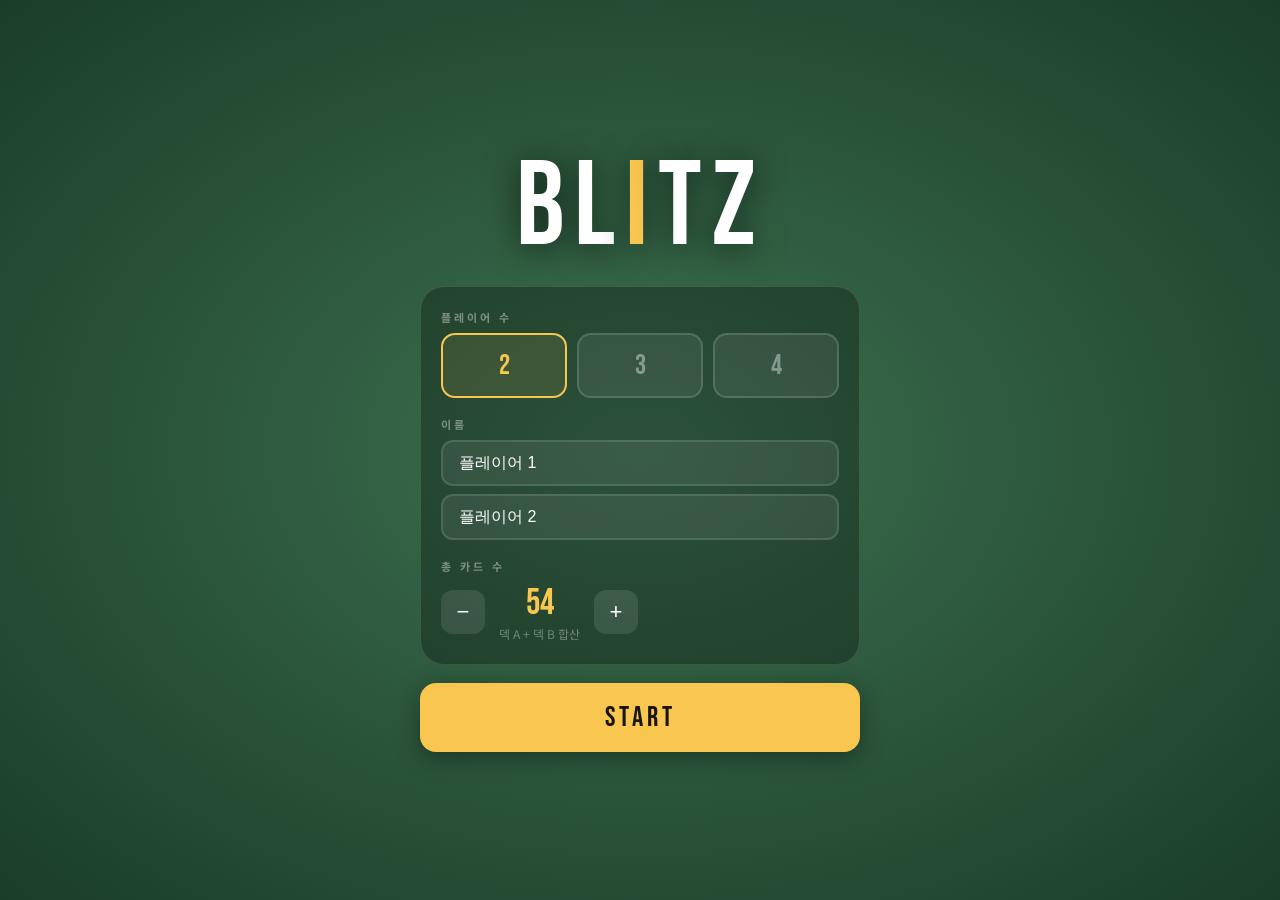
==== blitz.html @ cc491cbf "Add files via upload" ====
<!DOCTYPE html>
<html lang="ko">
<head>
<meta charset="UTF-8">
<meta name="viewport" content="width=device-width, initial-scale=1.0, user-scalable=no">
<meta name="apple-mobile-web-app-capable" content="yes">
<meta name="apple-mobile-web-app-status-bar-style" content="black-translucent">
<title>BLITZ</title>
<style>
@import url('https://fonts.googleapis.com/css2?family=Bebas+Neue&family=Noto+Sans+KR:wght@400;700;900&display=swap');
:root {
  --felt:#2d5a3d; --felt-d:#1a3d28; --felt-l:#3d7050;
  --ink:#1a1410; --gold:#f9c74f; --accent:#c0392b;
  --card:#fdf9f0; --card-b:#cfc0a0;
  /* JS will override these */
  --cw:140px; --ch:196px; --dw:100px; --dh:140px; --ns:16px;
}
*{box-sizing:border-box;margin:0;padding:0;
  -webkit-tap-highlight-color:transparent;
  user-select:none;-webkit-user-select:none;}
body{background:var(--felt);font-family:'Noto Sans KR',sans-serif;
  width:100dvw;height:100dvh;overflow:hidden;}
.screen{display:none;width:100%;height:100%;position:absolute;top:0;left:0;}
.screen.active{display:flex;}

/* ── SETUP ── */
#setup{flex-direction:column;align-items:center;justify-content:center;
  background:radial-gradient(ellipse at center,var(--felt-l),var(--felt-d));
  padding:28px 24px;gap:18px;}
.logo{font-family:'Bebas Neue',sans-serif;font-size:clamp(80px,20vw,120px);
  color:white;letter-spacing:10px;line-height:1;text-shadow:0 4px 32px rgba(0,0,0,.6);}
.logo em{color:var(--gold);font-style:normal;}
.setup-box{background:rgba(0,0,0,.28);border:1px solid rgba(255,255,255,.12);
  border-radius:24px;padding:22px 20px;width:100%;max-width:440px;
  display:flex;flex-direction:column;gap:18px;}
.slabel{font-size:11px;font-weight:700;letter-spacing:3px;
  color:rgba(255,255,255,.4);text-transform:uppercase;margin-bottom:8px;}
.count-row{display:flex;gap:10px;}
.count-btn{flex:1;padding:14px 8px;border:2px solid rgba(255,255,255,.15);
  border-radius:14px;background:rgba(255,255,255,.07);
  font-family:'Bebas Neue',sans-serif;font-size:28px;
  color:rgba(255,255,255,.4);cursor:pointer;transition:all .2s;}
.count-btn.active{border-color:var(--gold);color:var(--gold);background:rgba(249,199,79,.1);}
.name-inputs{display:flex;flex-direction:column;gap:8px;}
.name-input{width:100%;padding:12px 16px;border:2px solid rgba(255,255,255,.12);
  border-radius:12px;background:rgba(255,255,255,.07);font-size:16px;
  color:white;outline:none;}
.name-input::placeholder{color:rgba(255,255,255,.25);}
.name-input:focus{border-color:rgba(255,255,255,.4);}
.cc-row{display:flex;align-items:center;gap:14px;}
.cc-btn{width:44px;height:44px;border-radius:12px;border:none;
  background:rgba(255,255,255,.1);color:white;font-size:22px;
  cursor:pointer;flex-shrink:0;display:flex;align-items:center;justify-content:center;}
.cc-btn:active{background:rgba(255,255,255,.2);}
.cc-val{font-family:'Bebas Neue',sans-serif;font-size:36px;color:var(--gold);
  min-width:60px;text-align:center;}
.cc-desc{font-size:12px;color:rgba(255,255,255,.35);}
.start-btn{width:100%;max-width:440px;padding:18px;border:none;border-radius:16px;
  background:var(--gold);color:var(--ink);
  font-family:'Bebas Neue',sans-serif;font-size:28px;letter-spacing:4px;
  cursor:pointer;box-shadow:0 6px 24px rgba(0,0,0,.35);transition:transform .15s;}
.start-btn:active{transform:scale(.97);}

/* ── GAME TABLE ── */
#game{position:relative;
  background:radial-gradient(ellipse at center,var(--felt-l) 0%,var(--felt) 50%,var(--felt-d) 100%);}
#game::before{content:'';position:absolute;inset:0;pointer-events:none;
  background-image:
    repeating-linear-gradient(0deg,transparent,transparent 4px,rgba(0,0,0,.018) 4px,rgba(0,0,0,.018) 8px),
    repeating-linear-gradient(90deg,transparent,transparent 4px,rgba(0,0,0,.018) 4px,rgba(0,0,0,.018) 8px);}

/* CENTER */
.center-area{position:absolute;top:50%;left:50%;transform:translate(-50%,-50%);
  display:flex;align-items:center;justify-content:center;gap:14px;z-index:10;}

.deck-card{width:var(--dw);height:var(--dh);background:var(--ink);
  border:3px solid rgba(255,255,255,.12);border-radius:14px;
  display:flex;flex-direction:column;align-items:center;justify-content:center;
  cursor:pointer;flex-shrink:0;
  box-shadow:4px 4px 0 #0a0806,8px 8px 0 rgba(0,0,0,.28);
  transition:transform .12s,box-shadow .12s;position:relative;}
.deck-card:active{transform:translate(3px,3px);box-shadow:1px 1px 0 #0a0806;}
.deck-card.empty{opacity:.25;pointer-events:none;}
.deck-num{font-family:'Bebas Neue',sans-serif;
  font-size:calc(var(--dw) * 0.5);color:white;line-height:1;}
.deck-lbl{font-size:calc(var(--dw) * 0.13);letter-spacing:2px;
  color:rgba(255,255,255,.3);margin-top:4px;}

.wild-card{width:var(--dw);height:var(--dh);background:var(--card);
  border:2px solid var(--card-b);border-radius:14px;
  display:flex;flex-direction:column;align-items:center;justify-content:center;
  gap:6px;flex-shrink:0;box-shadow:2px 2px 10px rgba(0,0,0,.35);}
.wild-syms{display:flex;gap:8px;font-size:calc(var(--dw) * 0.4);}
.wild-lbl{font-size:calc(var(--dw) * 0.12);letter-spacing:2px;
  color:#8b7a60;text-transform:uppercase;}
.wild-empty{width:var(--dw);height:var(--dh);border-radius:14px;
  border:2px dashed rgba(255,255,255,.1);flex-shrink:0;
  display:flex;align-items:center;justify-content:center;
  font-family:'Bebas Neue',sans-serif;font-size:16px;
  letter-spacing:2px;color:rgba(255,255,255,.1);}

/* PLAYER AREAS */
.player-area{position:absolute;display:flex;flex-direction:column;
  align-items:center;gap:10px;z-index:5;padding:8px;}
.player-area[data-pos="bottom"]      {bottom:0;left:50%;transform:translateX(-50%);}
.player-area[data-pos="top"]         {top:0;left:50%;transform:translateX(-50%) rotate(180deg);}
.player-area[data-pos="left"]        {left:0;top:50%;transform:translateY(-50%) rotate(90deg);}
.player-area[data-pos="right"]       {right:0;top:50%;transform:translateY(-50%) rotate(-90deg);}
.player-area[data-pos="bottom-left"] {bottom:0;left:0;}
.player-area[data-pos="bottom-right"]{bottom:0;right:0;}
.player-area[data-pos="top-left"]    {top:0;left:0;transform:rotate(180deg);}
.player-area[data-pos="top-right"]   {top:0;right:0;transform:rotate(180deg);}

.player-row{display:flex;gap:12px;align-items:flex-end;}

/* PLAY PILE WRAPPER — for stack shadow layers */
.play-pile-wrap{position:relative;width:var(--cw);height:var(--ch);flex-shrink:0;}
.stack-shadow{position:absolute;border-radius:16px;
  background:#2a2420;border:1px solid rgba(255,255,255,.08);pointer-events:none;}

/* PLAY PILE CARD — dark back design (face-down pile), top card face-up */
.play-pile-card{
  position:absolute;inset:0;
  border-radius:16px;
  background:var(--ink);
  border:3px solid rgba(255,255,255,.12);
  display:flex;flex-direction:column;
  align-items:center;justify-content:space-between;
  box-shadow:0 6px 24px rgba(0,0,0,.6);
  overflow:hidden;padding:10px 8px;z-index:10;
}
.play-pile-card.empty{
  background:rgba(255,255,255,.04);
  border:2px dashed rgba(255,255,255,.2);
  box-shadow:none;justify-content:center;
}
.play-pile-card.match{border-color:var(--accent);
  animation:matchglow 1s infinite alternate;}
@keyframes matchglow{
  from{box-shadow:0 0 0 5px rgba(192,57,43,.55),0 6px 24px rgba(0,0,0,.6);}
  to  {box-shadow:0 0 0 12px rgba(192,57,43,.06),0 6px 24px rgba(0,0,0,.6);}
}

/* Card content: topic top + big symbol + topic bottom
   Layout from card top to bottom:
   - .topic-far  : text at physical top of card, rotated 180deg → reads correctly for player on FAR side
   - .sym-center : big symbol in middle
   - .topic-near : text at physical bottom, no rotation → reads correctly for player on NEAR side (card owner)
   For bottom player (no area rotation): near = bottom of card = their side ✓
   For top player (area rotated 180deg): entire area is flipped, so bottom of card faces them ✓
*/
.topic-far{
  width:100%;text-align:center;font-weight:900;
  font-size:calc(var(--cw) * 0.165);
  color:rgba(255,255,255,.85);line-height:1.2;
  transform:rotate(180deg);
}
.sym-center{
  font-size:calc(var(--cw) * 0.65);
  line-height:1;flex-shrink:0;
}
.topic-near{
  width:100%;text-align:center;font-weight:900;
  font-size:calc(var(--cw) * 0.165);
  color:rgba(255,255,255,.85);line-height:1.2;
}

/* SCORE PILE WRAPPER */
.score-pile-wrap{position:relative;width:calc(var(--cw) * 0.72);height:var(--ch);flex-shrink:0;}
.score-shadow{position:absolute;border-radius:14px;
  background:#2a2420;border:1px solid rgba(255,255,255,.08);pointer-events:none;}
.score-pile-btn{position:absolute;inset:0;border-radius:14px;
  background:rgba(255,255,255,.08);border:2px dashed rgba(255,255,255,.22);
  display:flex;flex-direction:column;align-items:center;justify-content:center;
  gap:5px;cursor:pointer;z-index:10;
  transition:border-color .2s,background .2s,box-shadow .2s;}
.score-pile-btn.claimable{border-color:var(--gold);background:rgba(249,199,79,.12);
  animation:scoreglow 1s infinite alternate;}
@keyframes scoreglow{
  from{box-shadow:0 0 0 4px rgba(249,199,79,.45);}
  to  {box-shadow:0 0 0 10px rgba(249,199,79,.05);}
}
.score-num{font-family:'Bebas Neue',sans-serif;
  font-size:calc(var(--cw) * 0.38);color:white;line-height:1;}
.score-lbl{font-size:calc(var(--cw) * 0.11);letter-spacing:1px;
  color:rgba(255,255,255,.35);text-transform:uppercase;}

.player-name{font-size:var(--ns);font-weight:700;letter-spacing:2px;
  text-transform:uppercase;color:rgba(255,255,255,.5);}
.player-name.cur{color:var(--gold);}

/* Turn label */
.turn-label{position:absolute;top:50%;left:50%;
  transform:translate(-50%,-50%) translateY(80px);
  font-family:'Bebas Neue',sans-serif;font-size:14px;letter-spacing:3px;
  color:rgba(255,255,255,.18);pointer-events:none;z-index:4;}

/* FLYING CARD */
.flying-card{position:fixed;border-radius:14px;
  background:var(--ink);
  border:3px solid rgba(255,255,255,.12);
  display:flex;flex-direction:column;
  align-items:center;justify-content:space-between;
  padding:8px 6px;
  box-shadow:0 14px 48px rgba(0,0,0,.75);
  pointer-events:none;z-index:1000;will-change:transform,opacity;}
.flying-card.fly{transition:transform .38s cubic-bezier(.25,.46,.45,.94),opacity .38s ease;}

/* ── END ── */
#end{flex-direction:column;align-items:center;justify-content:center;
  background:radial-gradient(ellipse at center,var(--felt-l),var(--felt-d));padding:40px 24px;}
.end-title{font-family:'Bebas Neue',sans-serif;font-size:clamp(60px,16vw,90px);
  letter-spacing:6px;color:white;text-align:center;}
.end-sub{font-size:12px;letter-spacing:3px;color:rgba(255,255,255,.4);
  text-align:center;margin-bottom:28px;margin-top:6px;text-transform:uppercase;}
.lb{width:100%;max-width:440px;display:flex;flex-direction:column;gap:10px;}
.lb-row{display:flex;align-items:center;gap:16px;
  background:rgba(255,255,255,.09);border-radius:18px;padding:18px 24px;}
.lb-row.first{background:rgba(249,199,79,.14);}
.lb-rank{font-family:'Bebas Neue',sans-serif;font-size:32px;
  color:rgba(255,255,255,.25);width:32px;text-align:center;}
.lb-rank.gold{color:var(--gold);}
.lb-name{flex:1;font-size:20px;font-weight:700;color:white;}
.lb-score{font-family:'Bebas Neue',sans-serif;font-size:30px;color:var(--gold);}
.end-btns{display:flex;gap:12px;margin-top:32px;width:100%;max-width:440px;}
.end-btn{flex:1;padding:18px;border-radius:14px;
  border:2px solid rgba(255,255,255,.15);background:rgba(255,255,255,.08);
  color:white;font-family:'Bebas Neue',sans-serif;font-size:22px;
  letter-spacing:3px;cursor:pointer;transition:transform .1s;}
.end-btn.primary{background:var(--gold);color:var(--ink);border-color:transparent;}
.end-btn:active{transform:scale(.97);}
.toast{position:fixed;bottom:40px;left:50%;
  transform:translateX(-50%) translateY(14px);background:rgba(0,0,0,.88);
  color:white;padding:12px 26px;border-radius:40px;font-size:15px;font-weight:600;
  opacity:0;transition:all .3s;pointer-events:none;z-index:999;white-space:nowrap;}
.toast.show{opacity:1;transform:translateX(-50%) translateY(0);}
</style>
</head>
<body>

<div id="setup" class="screen active">
  <div class="logo">BL<em>I</em>TZ</div>
  <div class="setup-box">
    <div>
      <div class="slabel">플레이어 수</div>
      <div class="count-row" id="count-row">
        <button class="count-btn active" data-n="2">2</button>
        <button class="count-btn" data-n="3">3</button>
        <button class="count-btn" data-n="4">4</button>
      </div>
    </div>
    <div>
      <div class="slabel">이름</div>
      <div class="name-inputs" id="name-inputs"></div>
    </div>
    <div>
      <div class="slabel">총 카드 수</div>
      <div class="cc-row">
        <button class="cc-btn" id="cc-dec">−</button>
        <div><div class="cc-val" id="cc-val">54</div>
             <div class="cc-desc">덱 A + 덱 B 합산</div></div>
        <button class="cc-btn" id="cc-inc">+</button>
      </div>
    </div>
  </div>
  <button class="start-btn" onclick="startGame()">START</button>
</div>

<div id="game" class="screen">
  <div class="center-area" id="center-area">
    <div class="deck-card" id="deck0" onclick="drawCard(0)">
      <div class="deck-num" id="d0n">—</div>
      <div class="deck-lbl">덱 A</div>
    </div>
    <div id="wild-slot"></div>
    <div class="deck-card" id="deck1" onclick="drawCard(1)">
      <div class="deck-num" id="d1n">—</div>
      <div class="deck-lbl">덱 B</div>
    </div>
  </div>
  <div class="turn-label" id="turn-label"></div>
  <div id="player-areas"></div>
</div>

<div id="end" class="screen">
  <div class="end-title">GAME OVER</div>
  <div class="end-sub">덱 소진 — 최종 결과</div>
  <div class="lb" id="lb"></div>
  <div class="end-btns">
    <button class="end-btn" onclick="location.reload()">처음으로</button>
    <button class="end-btn primary" onclick="newGame()">재시작</button>
  </div>
</div>
<div class="toast" id="toast"></div>

<script>
var SYMBOLS=[
  {char:'●',color:'#d63031'},
  {char:'◆',color:'#2980b9'},
  {char:'★',color:'#e67e22'},
  {char:'■',color:'#8e44ad'}
];
var TOPICS=['사실 판단','가치 판단','도덕 판단'];
var WILD_COMBOS=[];
for(var _i=0;_i<4;_i++) for(var _j=_i+1;_j<4;_j++) WILD_COMBOS.push([_i,_j]);
var POSITIONS={
  2:['bottom','top'],
  3:['bottom','left','right'],
  4:['bottom-left','bottom-right','top-left','top-right']
};
var G={},numPlayers=2,totalCards=54,animating=false;

/* ════════════════════════════════════════
   ADAPTIVE SIZING
   Goal: player card takes up as much space
   as possible while fitting all areas.
   Card ratio is always 1 : 1.4 (w:h).
   Score pile = card_w * 0.72 wide, card_h tall.
   Row = score_w + gap(12) + card_w
       = card_w*(0.72+1) + 12 = card_w*1.72+12
   Name tag height = name_font * 1.5 ≈ card_w*0.22
   Area total height = card_h + name_h + gap(10)
                     = card_w*1.4 + card_w*0.22 + 10
                     = card_w*1.62 + 10
   ════════════════════════════════════════ */
function computeSizes(){
  var W=window.innerWidth, H=window.innerHeight;
  var n=G.players?G.players.length:numPlayers;

  // Center cluster width: 3 deck-sized cards + 2 gaps
  // deck_w = card_w * 0.72, gap = 14
  // center_w = 3 * card_w*0.72 + 2*14 = card_w*2.16 + 28
  // center_h = card_w * 0.72 * 1.4 = card_w * 1.008

  var cardW;

  var PAD = 6; // minimal edge padding

  if(n===2){
    // cardW*1.4 = cardH, nameH ≈ cardW*0.19, gap=10
    // player area h = cardH + nameH + gap = cardW*(1.4+0.19)+10 = cardW*1.59+10
    // center_h = deckH = cardW*0.72*1.4 = cardW*1.008
    // total H: 2*(cardW*1.59+10) + cardW*1.008 + PAD*2 = H
    // cardW*(3.18+1.008) = H - 20 - PAD*2
    cardW = (H - 20 - PAD*2) / 4.188;
    // width: row = cardW*1.72+12 ≤ W - PAD*2
    var maxW2 = (W - PAD*2 - 12) / 1.72;
    cardW = Math.min(cardW, maxW2);

  } else if(n===3){
    // side rotated: visual screen-width = cardH = cardW*1.4
    // center_w = cardW*2.16+28
    // cardW*1.4 + cardW*1.08 ≤ W - 28 - PAD*4
    var byWidth3 = (W - 28 - PAD*4) / 2.48;
    // bottom area + center: cardW*1.59+10 + cardW*1.008 + PAD*2 ≤ H
    var byHeight3 = (H - 10 - PAD*2) / 2.598;
    cardW = Math.min(byWidth3, byHeight3);

  } else {
    // 4 corners
    // horiz: cardW*(1.72+1.08)+12 ≤ (W-28)/2 - PAD
    var byW4 = ((W-28)/2 - PAD - 12) / 2.8;
    // vert: cardW*4.188 ≤ H - (10+PAD)*2
    var byH4 = (H - (10+PAD)*2) / 4.188;
    cardW = Math.min(byW4, byH4);
  }

  cardW = Math.max(90, Math.min(320, Math.floor(cardW)));
  var cardH = Math.floor(cardW*1.4);
  var deckW = Math.floor(cardW*0.72);
  var deckH = Math.floor(deckW*1.4);
  var nameSize = Math.max(13, Math.floor(cardW*0.13));

  var r=document.documentElement;
  r.style.setProperty('--cw',cardW+'px');
  r.style.setProperty('--ch',cardH+'px');
  r.style.setProperty('--dw',deckW+'px');
  r.style.setProperty('--dh',deckH+'px');
  r.style.setProperty('--ns',nameSize+'px');
  return {cw:cardW,ch:cardH,dw:deckW,dh:deckH};
}

/* ── SETUP UI ── */
document.getElementById('count-row').addEventListener('click',function(e){
  var btn=e.target.closest('[data-n]');if(!btn)return;
  numPlayers=+btn.dataset.n;
  document.querySelectorAll('.count-btn').forEach(function(b){b.classList.remove('active');});
  btn.classList.add('active');buildNameInputs(numPlayers);
});
document.getElementById('cc-dec').onclick=function(){
  if(totalCards>20){totalCards-=6;document.getElementById('cc-val').textContent=totalCards;}
};
document.getElementById('cc-inc').onclick=function(){
  if(totalCards<120){totalCards+=6;document.getElementById('cc-val').textContent=totalCards;}
};
function buildNameInputs(n){
  var c=document.getElementById('name-inputs');c.innerHTML='';
  for(var i=0;i<n;i++){
    var inp=document.createElement('input');
    inp.className='name-input';inp.placeholder='플레이어 '+(i+1);
    inp.value='플레이어 '+(i+1);inp.id='pn'+i;c.appendChild(inp);
  }
}
buildNameInputs(2);
function startGame(){
  numPlayers=+document.querySelector('.count-btn.active').dataset.n;
  var names=[];
  for(var i=0;i<numPlayers;i++){
    var el=document.getElementById('pn'+i);
    names.push(el?(el.value.trim()||'플레이어 '+(i+1)):'플레이어 '+(i+1));
  }
  initGame(names);
}
function newGame(){initGame(G.players.map(function(p){return p.name;}));}

/* ── GAME INIT ── */
function shuffle(a){
  for(var i=a.length-1;i>0;i--){var j=0|Math.random()*(i+1);var t=a[i];a[i]=a[j];a[j]=t;}
  return a;
}
function makeDeck(limit){
  // Build topic and wild pools separately
  var topics=[];
  for(var s=0;s<4;s++) for(var t=0;t<3;t++) topics.push({type:'topic',symbol:s,topic:TOPICS[t]});
  var wilds=[];
  for(var c=0;c<WILD_COMBOS.length;c++) wilds.push({type:'wild',symbols:WILD_COMBOS[c]});

  // Expand topic pool to fill limit
  var topicPool=[];
  while(topicPool.length<limit){
    var sh=shuffle(topics.slice());
    for(var k=0;k<sh.length&&topicPool.length<limit;k++) topicPool.push(sh[k]);
  }
  topicPool=topicPool.slice(0,limit);

  // Sprinkle wilds: one wild per every ~8 topic cards, min gap of 6
  var wildPool=shuffle(wilds.slice());
  var result=topicPool.slice();
  var wildCount=Math.floor(limit/8);
  var placed=0;
  var lastWildPos=-7;
  // Collect candidate positions (not too close to each other or ends)
  var positions=[];
  for(var p=4;p<result.length-4;p++) positions.push(p);
  shuffle(positions);
  for(var pi2=0;pi2<positions.length&&placed<wildCount;pi2++){
    var pos=positions[pi2];
    if(pos-lastWildPos>=7){
      result.splice(pos,0,wildPool[placed%wildPool.length]);
      lastWildPos=pos;
      placed++;
    }
  }
  // Trim to limit and shuffle just slightly (keep rough spacing)
  result=result.slice(0,limit);
  return result;
}
function initGame(names){
  var full=makeDeck(totalCards),half=Math.ceil(full.length/2);
  G={
    players:names.map(function(n){return {name:n,playPile:[],scorePile:[]};}),
    decks:[shuffle(full.slice(0,half)),shuffle(full.slice(half))],
    activeWild:null,currentTurn:0
  };
  animating=false;
  computeSizes();
  buildPlayerAreas();
  showScreen('game');
  renderGame();
}
function buildPlayerAreas(){
  var c=document.getElementById('player-areas');c.innerHTML='';
  var pos=POSITIONS[G.players.length];
  G.players.forEach(function(p,i){
    var area=document.createElement('div');
    area.className='player-area';area.setAttribute('data-pos',pos[i]);
    area.innerHTML=
      '<div class="player-row">'
      +'<div class="score-pile-wrap" id="spw'+i+'">'
      +'<div class="score-pile-btn" id="sp'+i+'" onclick="claimWin('+i+')">'
      +'<div class="score-num" id="sn'+i+'">0</div>'
      +'<div class="score-lbl">점수</div>'
      +'</div></div>'
      +'<div class="play-pile-wrap" id="ppw'+i+'">'
      +'<div class="play-pile-card empty" id="pp'+i+'">'
      +'<span style="color:rgba(255,255,255,.15);font-size:30px;">—</span>'
      +'</div></div>'
      +'</div>'
      +'<div class="player-name" id="nt'+i+'">'+p.name+'</div>';
    c.appendChild(area);
  });
}

/* ── DRAW ── */
function drawCard(di){
  if(animating)return;
  if(G.decks[di].length===0){
    if(G.decks[1-di].length===0){showEnd();return;}
    showToast('그 덱은 비었어요!');return;
  }
  var card=G.decks[di].shift();
  var pi=G.currentTurn;
  if(card.type==='wild'){
    // Wild: turn stays with current player — they must draw again
    flyCard(
      document.getElementById('deck'+di),
      document.getElementById('wild-slot'),
      card,function(){
        G.activeWild=card;
        // Do NOT advance turn — player draws again
        renderGame();checkEnd();
      }
    );
    return;
  }
  // Normal card: add to play pile then advance turn
  flyCard(
    document.getElementById('deck'+di),
    document.getElementById('ppw'+pi),
    card,function(){
      G.players[pi].playPile.push(card);
      G.currentTurn=(G.currentTurn+1)%G.players.length;
      renderGame();checkEnd();
    }
  );
}
function checkEnd(){
  // Only end when both decks are empty AND no more scoring is possible
  if(G.decks[0].length>0 || G.decks[1].length>0) return;
  // Decks are empty — check if any match still exists
  var mm = matchMap();
  if(Object.keys(mm).length > 0) return; // matches still possible, keep playing
  setTimeout(showEnd, 600);
}

/* ── FLY CARD ── */
function flyCard(fromEl,toEl,card,onDone){
  animating=true;
  var sz=computeSizes();
  var fr=fromEl.getBoundingClientRect();
  var tr=toEl.getBoundingClientRect();
  var isWild=card.type==='wild';
  var fw=isWild?sz.dw:sz.cw;
  var fh=isWild?sz.dh:sz.ch;
  var topicFs=Math.floor(fw*0.165);
  var symFs=Math.floor(fw*0.62);

  var fc=document.createElement('div');
  fc.className='flying-card';
  fc.style.width=fw+'px';fc.style.height=fh+'px';

  if(isWild){
    var s0=SYMBOLS[card.symbols[0]],s1=SYMBOLS[card.symbols[1]];
    fc.style.justifyContent='center';fc.style.gap='8px';
    fc.innerHTML=
      '<div style="display:flex;gap:8px;font-size:'+Math.floor(fw*0.38)+'px">'
      +'<span style="color:'+s0.color+'">'+s0.char+'</span>'
      +'<span style="color:'+s1.color+'">'+s1.char+'</span>'
      +'</div>'
      +'<div style="font-size:'+Math.floor(fw*0.12)+'px;letter-spacing:2px;color:#8b7a60;text-transform:uppercase;">WILD</div>';
  } else {
    var sym=SYMBOLS[card.symbol];
    fc.innerHTML=
      '<div style="width:100%;text-align:center;font-weight:900;font-size:'+topicFs+'px;color:rgba(255,255,255,.85);line-height:1.2;transform:rotate(180deg);">'+card.topic+'</div>'
      +'<div style="font-size:'+symFs+'px;line-height:1;color:'+sym.color+'">'+sym.char+'</div>'
      +'<div style="width:100%;text-align:center;font-weight:900;font-size:'+topicFs+'px;color:rgba(255,255,255,.85);line-height:1.2;">'+card.topic+'</div>';
  }

  var sx=fr.left+fr.width/2-fw/2;
  var sy=fr.top+fr.height/2-fh/2;
  fc.style.left=sx+'px';fc.style.top=sy+'px';
  document.body.appendChild(fc);

  var ex=tr.left+tr.width/2-fw/2;
  var ey=tr.top+tr.height/2-fh/2;

  requestAnimationFrame(function(){requestAnimationFrame(function(){
    fc.classList.add('fly');
    fc.style.transform='translate('+(ex-sx)+'px,'+(ey-sy)+'px)';
  });});
  setTimeout(function(){
    if(fc.parentNode)fc.parentNode.removeChild(fc);
    animating=false;onDone();
  },420);
}

/* ── MATCHING ── */
function symMatch(a,b){
  if(a===b)return true;
  if(G.activeWild){var x=G.activeWild.symbols[0],y=G.activeWild.symbols[1];
    if((a===x&&b===y)||(a===y&&b===x))return true;}
  return false;
}
function matchMap(){
  var m={};
  for(var i=0;i<G.players.length;i++) for(var j=i+1;j<G.players.length;j++){
    var ti=G.players[i].playPile[G.players[i].playPile.length-1];
    var tj=G.players[j].playPile[G.players[j].playPile.length-1];
    if(ti&&tj&&symMatch(ti.symbol,tj.symbol)){if(!(i in m))m[i]=j;if(!(j in m))m[j]=i;}
  }
  return m;
}

/* ── CLAIM WIN ── */
function claimWin(wi){
  if(animating)return;
  var m=matchMap();if(!(wi in m))return;
  var li=m[wi];
  var loser=G.players[li];if(loser.playPile.length===0)return;
  var card=loser.playPile[loser.playPile.length-1];
  flyCard(
    document.getElementById('ppw'+li),
    document.getElementById('spw'+wi),
    card,function(){
      G.players[li].playPile.pop();
      G.players[wi].scorePile.push(card);
      renderGame();
      checkEnd();
    }
  );
}

/* ── RENDER ── */
function renderGame(){
  document.getElementById('d0n').textContent=G.decks[0].length;
  document.getElementById('d1n').textContent=G.decks[1].length;
  document.getElementById('deck0').classList.toggle('empty',G.decks[0].length===0);
  document.getElementById('deck1').classList.toggle('empty',G.decks[1].length===0);

  // wild slot
  var ws=document.getElementById('wild-slot');
  if(G.activeWild){
    var s0=SYMBOLS[G.activeWild.symbols[0]],s1=SYMBOLS[G.activeWild.symbols[1]];
    ws.className='';
    ws.innerHTML='<div class="wild-card">'
      +'<div class="wild-syms"><span style="color:'+s0.color+'">'+s0.char+'</span>'
      +'<span style="color:'+s1.color+'">'+s1.char+'</span></div>'
      +'<div class="wild-lbl">WILD</div></div>';
  } else {
    ws.className='wild-empty';ws.innerHTML='W';
  }

  document.getElementById('turn-label').textContent=G.players[G.currentTurn].name+' TURN';

  var mm=matchMap();
  var maxPlay=Math.max(1,G.players.reduce(function(mx,p){return Math.max(mx,p.playPile.length);},0));
  var maxScore=Math.max(1,G.players.reduce(function(mx,p){return Math.max(mx,p.scorePile.length);},0));

  G.players.forEach(function(p,i){
    var top=p.playPile[p.playPile.length-1];
    var ppw=document.getElementById('ppw'+i);
    var pile=document.getElementById('pp'+i);
    var spw=document.getElementById('spw'+i);
    var isMatch=i in mm, isCur=i===G.currentTurn;

    /* ── play pile stack shadows ── */
    ppw.querySelectorAll('.stack-shadow').forEach(function(s){s.remove();});
    var layers=Math.min(p.playPile.length,7);
    for(var s=layers;s>=1;s--){
      var sh=document.createElement('div');
      sh.className='stack-shadow';
      var o=s*2.2;
      sh.style.cssText='top:'+o+'px;left:'+o+'px;right:'+-o+'px;bottom:'+-o+'px;opacity:'+(0.85-s*0.1)+';z-index:'+(10-s)+';';
      ppw.insertBefore(sh,pile);
    }

    /* ── play pile card face ── */
    var cw=parseInt(getComputedStyle(document.documentElement).getPropertyValue('--cw'))||140;
    if(top){
      var sym=SYMBOLS[top.symbol];
      pile.className='play-pile-card'+(isMatch?' match':'');
      pile.innerHTML=
        '<div class="topic-far" style="font-size:'+Math.floor(cw*0.165)+'px;color:rgba(255,255,255,.85)">'+top.topic+'</div>'
        +'<div class="sym-center" style="font-size:'+Math.floor(cw*0.62)+'px;color:'+sym.color+'">'+sym.char+'</div>'
        +'<div class="topic-near" style="font-size:'+Math.floor(cw*0.165)+'px;color:rgba(255,255,255,.85)">'+top.topic+'</div>';
    } else {
      pile.className='play-pile-card empty';
      pile.innerHTML='<span style="color:rgba(255,255,255,.15);font-size:30px;">—</span>';
    }

    /* ── score pile stack shadows ── */
    spw.querySelectorAll('.score-shadow').forEach(function(s){s.remove();});
    var sLayers=Math.min(p.scorePile.length,7);
    var sp=document.getElementById('sp'+i);
    for(var ss=sLayers;ss>=1;ss--){
      var ssh=document.createElement('div');
      ssh.className='score-shadow';
      var so=ss*2.2;
      ssh.style.cssText='top:'+so+'px;left:'+so+'px;right:'+-so+'px;bottom:'+-so+'px;opacity:'+(0.85-ss*0.1)+';z-index:'+(10-ss)+';';
      spw.insertBefore(ssh,sp);
    }

    sp.className='score-pile-btn'+(isMatch?' claimable':'');
    document.getElementById('sn'+i).textContent=p.scorePile.length;

    var nt=document.getElementById('nt'+i);
    nt.textContent=p.name;nt.className='player-name'+(isCur?' cur':'');
  });
}

/* ── END ── */
function showEnd(){
  var sorted=G.players.map(function(p){return {name:p.name,score:p.scorePile.length};})
    .sort(function(a,b){return b.score-a.score;});
  var lb=document.getElementById('lb');lb.innerHTML='';
  for(var r=0;r<sorted.length;r++){
    var p=sorted[r],f=r===0;
    lb.innerHTML+='<div class="lb-row'+(f?' first':'')+'"><div class="lb-rank'+(f?' gold':'')+'">'+(r+1)+'</div>'
      +'<div class="lb-name">'+p.name+'</div><div class="lb-score">'+p.score+'장</div></div>';
  }
  showScreen('end');
}
function showScreen(id){
  document.querySelectorAll('.screen').forEach(function(s){s.classList.remove('active');});
  document.getElementById(id).classList.add('active');
}
function showToast(msg){
  var t=document.getElementById('toast');t.textContent=msg;t.classList.add('show');
  clearTimeout(t._t);t._t=setTimeout(function(){t.classList.remove('show');},2000);
}
window.addEventListener('resize',function(){if(G.players){computeSizes();renderGame();}});
</script>
</body>
</html>
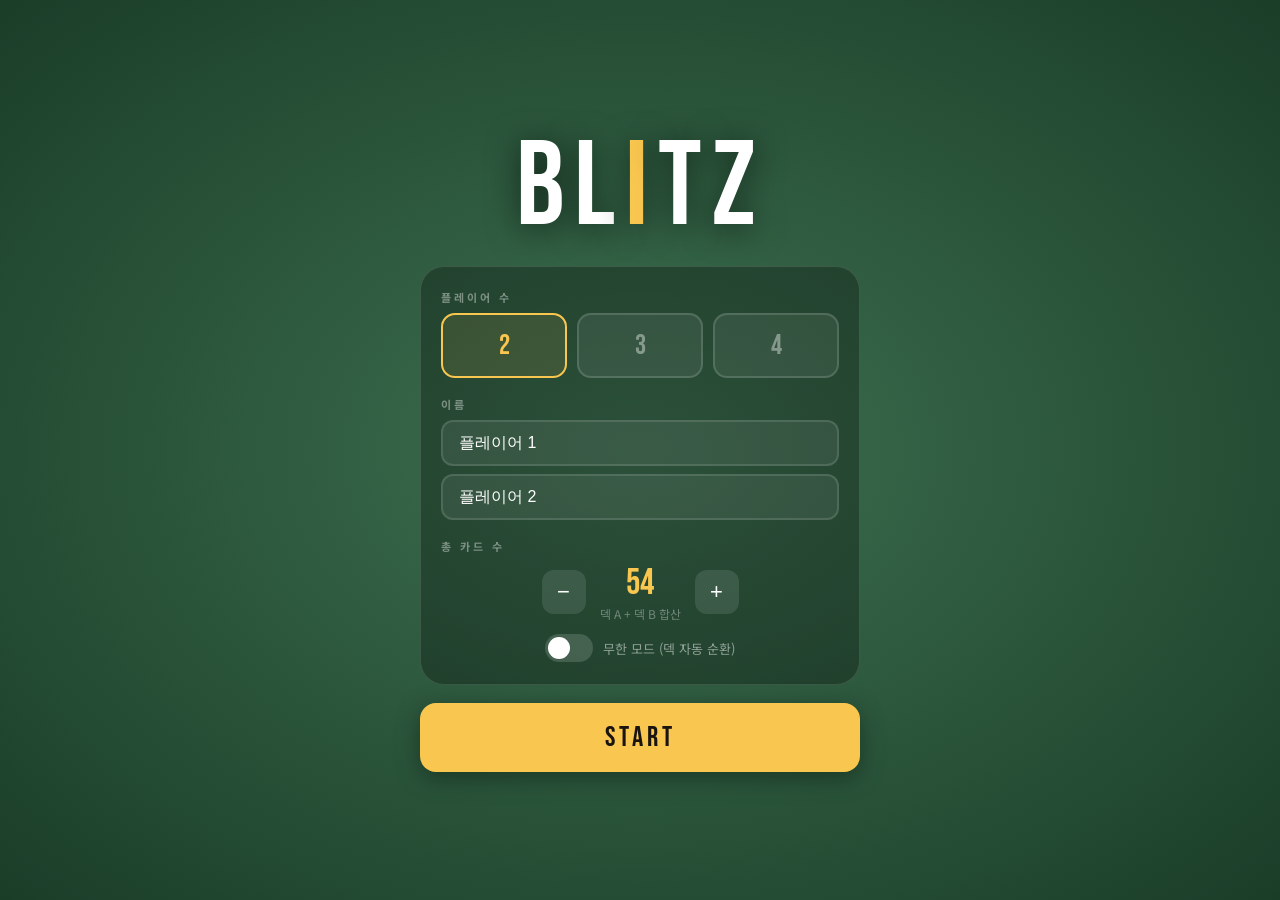
==== commit 51a9e5e8: "Add files via upload" ====
--- a/blitz.html
+++ b/blitz.html
@@ -47,14 +47,34 @@
   color:white;outline:none;}
 .name-input::placeholder{color:rgba(255,255,255,.25);}
 .name-input:focus{border-color:rgba(255,255,255,.4);}
-.cc-row{display:flex;align-items:center;gap:14px;}
+.cc-row{display:flex;align-items:center;justify-content:center;gap:14px;}
 .cc-btn{width:44px;height:44px;border-radius:12px;border:none;
   background:rgba(255,255,255,.1);color:white;font-size:22px;
   cursor:pointer;flex-shrink:0;display:flex;align-items:center;justify-content:center;}
 .cc-btn:active{background:rgba(255,255,255,.2);}
 .cc-val{font-family:'Bebas Neue',sans-serif;font-size:36px;color:var(--gold);
-  min-width:60px;text-align:center;}
-.cc-desc{font-size:12px;color:rgba(255,255,255,.35);}
+  min-width:70px;text-align:center;}
+.cc-desc{font-size:12px;color:rgba(255,255,255,.35);text-align:center;}
+.inf-toggle{display:flex;align-items:center;justify-content:center;gap:10px;margin-top:6px;}
+.inf-toggle-lbl{font-size:13px;color:rgba(255,255,255,.5);}
+.toggle-switch{position:relative;width:46px;height:26px;cursor:pointer;}
+.toggle-switch input{opacity:0;width:0;height:0;}
+.toggle-track{position:absolute;inset:0;border-radius:13px;
+  background:rgba(255,255,255,.15);transition:background .2s;}
+.toggle-thumb{position:absolute;width:20px;height:20px;border-radius:50%;
+  background:white;top:3px;left:3px;transition:transform .2s;}
+.toggle-switch input:checked + .toggle-track{background:var(--gold);}
+.toggle-switch input:checked + .toggle-track + .toggle-thumb,
+.toggle-switch input:checked ~ .toggle-thumb{transform:translateX(20px);}
+/* Simpler toggle using label trick */
+.tog{display:flex;align-items:center;gap:10px;cursor:pointer;}
+.tog-pill{width:48px;height:28px;border-radius:14px;background:rgba(255,255,255,.15);
+  position:relative;transition:background .2s;flex-shrink:0;}
+.tog-pill::after{content:'';position:absolute;width:22px;height:22px;border-radius:50%;
+  background:white;top:3px;left:3px;transition:transform .22s;}
+.tog.on .tog-pill{background:var(--gold);}
+.tog.on .tog-pill::after{transform:translateX(20px);}
+.tog-lbl{font-size:13px;color:rgba(255,255,255,.5);}
 .start-btn{width:100%;max-width:440px;padding:18px;border:none;border-radius:16px;
   background:var(--gold);color:var(--ink);
   font-family:'Bebas Neue',sans-serif;font-size:28px;letter-spacing:4px;
@@ -86,13 +106,15 @@
 .deck-lbl{font-size:calc(var(--dw) * 0.13);letter-spacing:2px;
   color:rgba(255,255,255,.3);margin-top:4px;}
 
-.wild-card{width:var(--dw);height:var(--dh);background:var(--card);
-  border:2px solid var(--card-b);border-radius:14px;
-  display:flex;flex-direction:column;align-items:center;justify-content:center;
-  gap:6px;flex-shrink:0;box-shadow:2px 2px 10px rgba(0,0,0,.35);}
+.wild-card{width:var(--dw);height:var(--dh);
+  background:var(--ink);
+  border:3px solid rgba(255,255,255,.14);
+  border-radius:14px;display:flex;flex-direction:column;
+  align-items:center;justify-content:center;gap:8px;flex-shrink:0;
+  box-shadow:2px 2px 10px rgba(0,0,0,.5);}
 .wild-syms{display:flex;gap:8px;font-size:calc(var(--dw) * 0.4);}
 .wild-lbl{font-size:calc(var(--dw) * 0.12);letter-spacing:2px;
-  color:#8b7a60;text-transform:uppercase;}
+  color:rgba(255,255,255,.35);text-transform:uppercase;}
 .wild-empty{width:var(--dw);height:var(--dh);border-radius:14px;
   border:2px dashed rgba(255,255,255,.1);flex-shrink:0;
   display:flex;align-items:center;justify-content:center;
@@ -114,9 +136,10 @@
 .player-row{display:flex;gap:12px;align-items:flex-end;}
 
 /* PLAY PILE WRAPPER — for stack shadow layers */
-.play-pile-wrap{position:relative;width:var(--cw);height:var(--ch);flex-shrink:0;}
+.play-pile-wrap{position:relative;width:var(--cw);height:var(--ch);flex-shrink:0;
+  overflow:visible;}
 .stack-shadow{position:absolute;border-radius:16px;
-  background:#2a2420;border:1px solid rgba(255,255,255,.08);pointer-events:none;}
+  background:#2a2420;border:1px solid rgba(255,255,255,.15);pointer-events:none;}
 
 /* PLAY PILE CARD — dark back design (face-down pile), top card face-up */
 .play-pile-card{
@@ -166,9 +189,10 @@
 }
 
 /* SCORE PILE WRAPPER */
-.score-pile-wrap{position:relative;width:calc(var(--cw) * 0.72);height:var(--ch);flex-shrink:0;}
+.score-pile-wrap{position:relative;width:calc(var(--cw) * 0.72);height:var(--ch);flex-shrink:0;
+  overflow:visible;}
 .score-shadow{position:absolute;border-radius:14px;
-  background:#2a2420;border:1px solid rgba(255,255,255,.08);pointer-events:none;}
+  background:#2a2420;border:1px solid rgba(255,255,255,.15);pointer-events:none;}
 .score-pile-btn{position:absolute;inset:0;border-radius:14px;
   background:rgba(255,255,255,.08);border:2px dashed rgba(255,255,255,.22);
   display:flex;flex-direction:column;align-items:center;justify-content:center;
@@ -257,9 +281,17 @@
       <div class="slabel">총 카드 수</div>
       <div class="cc-row">
         <button class="cc-btn" id="cc-dec">−</button>
-        <div><div class="cc-val" id="cc-val">54</div>
-             <div class="cc-desc">덱 A + 덱 B 합산</div></div>
+        <div style="text-align:center">
+          <div class="cc-val" id="cc-val">54</div>
+          <div class="cc-desc">덱 A + 덱 B 합산</div>
+        </div>
         <button class="cc-btn" id="cc-inc">+</button>
+      </div>
+      <div class="inf-toggle" style="margin-top:12px">
+        <div class="tog" id="inf-tog" onclick="toggleInfinite()">
+          <div class="tog-pill"></div>
+          <div class="tog-lbl">무한 모드 (덱 자동 순환)</div>
+        </div>
       </div>
     </div>
   </div>
@@ -280,6 +312,7 @@
   </div>
   <div class="turn-label" id="turn-label"></div>
   <div id="player-areas"></div>
+  <button id="end-game-btn" onclick="showEnd()" style="display:none;position:absolute;bottom:12px;left:50%;transform:translateX(-50%);padding:8px 22px;border-radius:20px;border:1px solid rgba(255,255,255,.2);background:rgba(0,0,0,.35);color:rgba(255,255,255,.5);font-family:'Bebas Neue',sans-serif;font-size:16px;letter-spacing:2px;cursor:pointer;z-index:20;">게임 종료</button>
 </div>
 
 <div id="end" class="screen">
@@ -304,11 +337,22 @@
 var WILD_COMBOS=[];
 for(var _i=0;_i<4;_i++) for(var _j=_i+1;_j<4;_j++) WILD_COMBOS.push([_i,_j]);
 var POSITIONS={
-  2:['bottom','top'],
-  3:['bottom','left','right'],
+  2:['left','right'],
+  3:['bottom-left','bottom-right','top-left'],
   4:['bottom-left','bottom-right','top-left','top-right']
 };
-var G={},numPlayers=2,totalCards=54,animating=false;
+var G={},numPlayers=2,totalCards=54,animating=false,infiniteMode=false;
+
+function toggleInfinite(){
+  infiniteMode=!infiniteMode;
+  var tog=document.getElementById('inf-tog');
+  tog.classList.toggle('on',infiniteMode);
+  // disable/enable +/- buttons
+  document.getElementById('cc-dec').disabled=infiniteMode;
+  document.getElementById('cc-inc').disabled=infiniteMode;
+  document.getElementById('cc-dec').style.opacity=infiniteMode?'0.3':'1';
+  document.getElementById('cc-inc').style.opacity=infiniteMode?'0.3':'1';
+}
 
 /* ════════════════════════════════════════
    ADAPTIVE SIZING
@@ -336,34 +380,23 @@
 
   var PAD = 6; // minimal edge padding
 
-  if(n===2){
-    // cardW*1.4 = cardH, nameH ≈ cardW*0.19, gap=10
-    // player area h = cardH + nameH + gap = cardW*(1.4+0.19)+10 = cardW*1.59+10
-    // center_h = deckH = cardW*0.72*1.4 = cardW*1.008
-    // total H: 2*(cardW*1.59+10) + cardW*1.008 + PAD*2 = H
-    // cardW*(3.18+1.008) = H - 20 - PAD*2
-    cardW = (H - 20 - PAD*2) / 4.188;
-    // width: row = cardW*1.72+12 ≤ W - PAD*2
-    var maxW2 = (W - PAD*2 - 12) / 1.72;
-    cardW = Math.min(cardW, maxW2);
-
-  } else if(n===3){
-    // side rotated: visual screen-width = cardH = cardW*1.4
-    // center_w = cardW*2.16+28
-    // cardW*1.4 + cardW*1.08 ≤ W - 28 - PAD*4
-    var byWidth3 = (W - 28 - PAD*4) / 2.48;
-    // bottom area + center: cardW*1.59+10 + cardW*1.008 + PAD*2 ≤ H
-    var byHeight3 = (H - 10 - PAD*2) / 2.598;
-    cardW = Math.min(byWidth3, byHeight3);
-
-  } else {
-    // 4 corners
-    // horiz: cardW*(1.72+1.08)+12 ≤ (W-28)/2 - PAD
-    var byW4 = ((W-28)/2 - PAD - 12) / 2.8;
-    // vert: cardW*4.188 ≤ H - (10+PAD)*2
-    var byH4 = (H - (10+PAD)*2) / 4.188;
-    cardW = Math.min(byW4, byH4);
-  }
+  // All layouts now use corner-based positioning (2p=2 corners, 3p=3 corners, 4p=4 corners)
+  // Corner area width  = (W - center_w) / 2  →  row_w = cardW*1.72+12 must fit
+  // Corner area height = (H - center_h) / 2  →  area_h = cardW*1.59+10+PAD must fit
+  // center_w ≈ cardW*2.16 + 28  (3 deck-width cards + 2 gaps of 14)
+  // center_h ≈ cardW*1.008       (deck height)
+  //
+  // Horizontal: cardW*1.72+12 ≤ (W - cardW*2.16 - 28)/2 - PAD
+  //   2*(cardW*1.72+12) + 2*PAD ≤ W - cardW*2.16 - 28
+  //   cardW*(3.44+2.16) ≤ W - 28 - 24 - 2*PAD
+  //   cardW*5.6 ≤ W - 52 - 2*PAD
+  var byW = (W - 52 - PAD*2) / 5.6;
+  // Vertical: cardW*1.59+10+PAD ≤ (H - cardW*1.008)/2 - PAD
+  //   2*(cardW*1.59+10+PAD) + 2*PAD ≤ H - cardW*1.008
+  //   cardW*(3.18+1.008) ≤ H - 20 - PAD*4
+  //   cardW*4.188 ≤ H - 20 - PAD*4
+  var byH = (H - 20 - PAD*4) / 4.188;
+  var cardW = Math.min(byW, byH);
 
   cardW = Math.max(90, Math.min(320, Math.floor(cardW)));
   var cardH = Math.floor(cardW*1.4);
@@ -466,6 +499,7 @@
   computeSizes();
   buildPlayerAreas();
   showScreen('game');
+  document.getElementById('end-game-btn').style.display=infiniteMode?'block':'none';
   renderGame();
 }
 function buildPlayerAreas(){
@@ -494,9 +528,14 @@
 /* ── DRAW ── */
 function drawCard(di){
   if(animating)return;
+  // In infinite mode, reshuffle this deck if empty
   if(G.decks[di].length===0){
-    if(G.decks[1-di].length===0){showEnd();return;}
-    showToast('그 덱은 비었어요!');return;
+    if(infiniteMode){
+      G.decks[di]=makeDeck(Math.ceil(totalCards/2));
+    } else {
+      if(G.decks[1-di].length===0){showEnd();return;}
+      showToast('그 덱은 비었어요!');return;
+    }
   }
   var card=G.decks[di].shift();
   var pi=G.currentTurn;
@@ -525,11 +564,10 @@
   );
 }
 function checkEnd(){
-  // Only end when both decks are empty AND no more scoring is possible
+  if(infiniteMode) return; // never auto-end in infinite mode
   if(G.decks[0].length>0 || G.decks[1].length>0) return;
-  // Decks are empty — check if any match still exists
   var mm = matchMap();
-  if(Object.keys(mm).length > 0) return; // matches still possible, keep playing
+  if(Object.keys(mm).length > 0) return;
   setTimeout(showEnd, 600);
 }
 
@@ -622,10 +660,11 @@
 
 /* ── RENDER ── */
 function renderGame(){
-  document.getElementById('d0n').textContent=G.decks[0].length;
-  document.getElementById('d1n').textContent=G.decks[1].length;
-  document.getElementById('deck0').classList.toggle('empty',G.decks[0].length===0);
-  document.getElementById('deck1').classList.toggle('empty',G.decks[1].length===0);
+  var d0=G.decks[0].length, d1=G.decks[1].length;
+  document.getElementById('d0n').textContent=infiniteMode?'∞':d0;
+  document.getElementById('d1n').textContent=infiniteMode?'∞':d1;
+  document.getElementById('deck0').classList.toggle('empty',!infiniteMode&&d0===0);
+  document.getElementById('deck1').classList.toggle('empty',!infiniteMode&&d1===0);
 
   // wild slot
   var ws=document.getElementById('wild-slot');
@@ -655,12 +694,15 @@
 
     /* ── play pile stack shadows ── */
     ppw.querySelectorAll('.stack-shadow').forEach(function(s){s.remove();});
-    var layers=Math.min(p.playPile.length,7);
+    // Visible layers: up to 8, each offset by 4px (so 8 cards = 32px total depth)
+    var layers=Math.min(p.playPile.length,8);
     for(var s=layers;s>=1;s--){
       var sh=document.createElement('div');
       sh.className='stack-shadow';
-      var o=s*2.2;
-      sh.style.cssText='top:'+o+'px;left:'+o+'px;right:'+-o+'px;bottom:'+-o+'px;opacity:'+(0.85-s*0.1)+';z-index:'+(10-s)+';';
+      var o=s*4; // 4px per card layer — much more visible
+      // Each layer peeks out from behind the top card
+      sh.style.cssText='top:'+o+'px;left:'+o+'px;right:'+(-o)+'px;bottom:'+(-o)+'px;'
+        +'opacity:'+(0.9-s*0.08)+';z-index:'+(10-s)+';';
       ppw.insertBefore(sh,pile);
     }
 
@@ -680,13 +722,14 @@
 
     /* ── score pile stack shadows ── */
     spw.querySelectorAll('.score-shadow').forEach(function(s){s.remove();});
-    var sLayers=Math.min(p.scorePile.length,7);
+    var sLayers=Math.min(p.scorePile.length,8);
     var sp=document.getElementById('sp'+i);
     for(var ss=sLayers;ss>=1;ss--){
       var ssh=document.createElement('div');
       ssh.className='score-shadow';
-      var so=ss*2.2;
-      ssh.style.cssText='top:'+so+'px;left:'+so+'px;right:'+-so+'px;bottom:'+-so+'px;opacity:'+(0.85-ss*0.1)+';z-index:'+(10-ss)+';';
+      var so=ss*4;
+      ssh.style.cssText='top:'+so+'px;left:'+so+'px;right:'+(-so)+'px;bottom:'+(-so)+'px;'
+        +'opacity:'+(0.9-ss*0.08)+';z-index:'+(10-ss)+';';
       spw.insertBefore(ssh,sp);
     }
 
